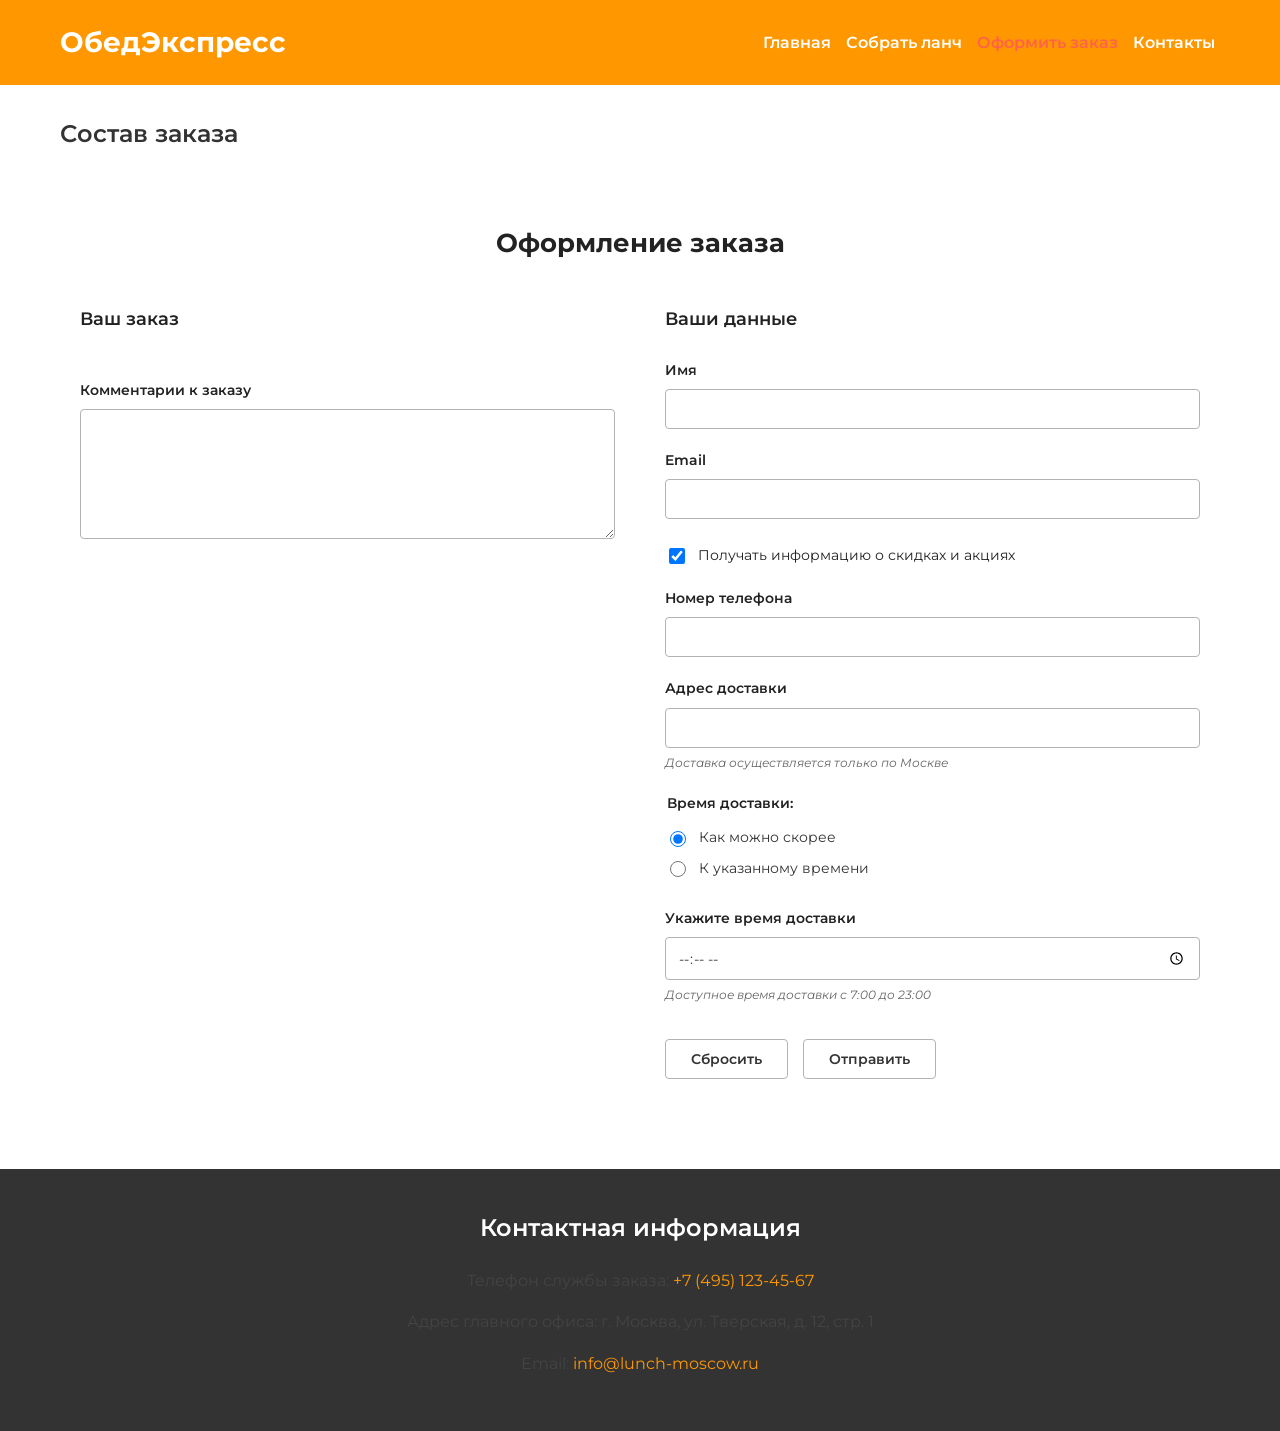
==== checkout.html @ 55c2eb0c "lab8" ====
<!DOCTYPE html>
<html lang="ru">
<head>
    <meta charset="UTF-8">
    <meta name="viewport" content="width=device-width, initial-scale=1.0">
    <title>Оформить заказ | ОбедЭкспресс</title>
    <link rel="preconnect" href="https://fonts.googleapis.com">
    <link rel="preconnect" href="https://fonts.gstatic.com" crossorigin>
    <link href="https://fonts.googleapis.com/css2?family=Montserrat:wght@400;600;700&display=swap" rel="stylesheet">
    <link rel="stylesheet" href="style.css">
    <link rel="stylesheet" href="lunch.css">
</head>
<body>
<div class="wrapper">
    <header>
        <div class="header-container">
            <h1>ОбедЭкспресс</h1>
            <nav class="nav-menu">
                <a href="index.html" class="nav-link">Главная</a>
                <a href="lunch.html" class="nav-link">Собрать ланч</a>
                <a href="checkout.html" class="nav-link active">Оформить заказ</a>
                <a href="#contacts" class="nav-link">Контакты</a>
            </nav>
        </div>
    </header>

    <main>
        <!-- ===== РАЗДЕЛ «СОСТАВ ЗАКАЗА» ===== -->
        <section>
            <h2>Состав заказа</h2>
            <div class="dishes-grid" id="order-dishes"></div>
            <p id="order-empty" style="display:none;">
                Ничего не выбрано. Чтобы добавить блюда в заказ, перейдите на страницу
                <a href="lunch.html">Собрать ланч</a>.
            </p>
        </section>

        <!-- ===== РАЗДЕЛ «ОФОРМЛЕНИЕ ЗАКАЗА» ===== -->
        <section class="order-section">
            <h2 class="order-main-title">Оформление заказа</h2>
            <form id="checkout-form" class="order-form">
                <div class="form-column">
                    <h3>Ваш заказ</h3>
                    <div class="order-summary" id="order-summary"></div>

                    <div class="form-group">
                        <label for="order-comment">Комментарии к заказу</label>
                        <textarea id="order-comment" name="comment" rows="6"></textarea>
                    </div>
                </div>

                <div class="form-column">
                    <h3>Ваши данные</h3>

                    <div class="form-group">
                        <label for="user-name">Имя</label>
                        <input type="text" id="user-name" name="username" required>
                    </div>

                    <div class="form-group">
                        <label for="user-email">Email</label>
                        <input type="email" id="user-email" name="email" required>
                    </div>

                    <div class="form-group checkbox-group">
                        <input type="checkbox" id="subscribe" name="subscribe" checked>
                        <label for="subscribe">Получать информацию о скидках и акциях</label>
                    </div>

                    <div class="form-group">
                        <label for="user-phone">Номер телефона</label>
                        <input type="tel" id="user-phone" name="phone" required>
                    </div>

                    <div class="form-group">
                        <label for="user-address">Адрес доставки</label>
                        <input type="text" id="user-address" name="address" required>
                        <span class="form-hint">Доставка осуществляется только по Москве</span>
                    </div>

                    <fieldset class="delivery-time-fieldset">
                        <legend>Время доставки:</legend>
                        <div class="radio-group">
                            <input type="radio" id="time-asap" name="delivery_type" value="asap" required checked>
                            <label for="time-asap">Как можно скорее</label>
                        </div>
                        <div class="radio-group">
                            <input type="radio" id="time-schedule" name="delivery_type" value="by_time" required>
                            <label for="time-schedule">К указанному времени</label>
                        </div>
                    </fieldset>

                    <div class="form-group">
                        <label for="delivery-time">Укажите время доставки</label>
                        <input type="time" id="delivery-time" name="delivery_time" min="07:00" max="23:00" step="300">
                        <span class="form-hint">Доступное время доставки с 7:00 до 23:00</span>
                    </div>

                    <div class="form-buttons">
                        <button type="reset" class="btn-reset">Сбросить</button>
                        <button type="submit" class="btn-submit">Отправить</button>
                    </div>
                </div>
            </form>
        </section>
    </main>

    <footer id="contacts">
        <h2>Контактная информация</h2>
        <p>Телефон службы заказа: <a href="tel:+74951234567">+7 (495) 123-45-67</a></p>
        <p>Адрес главного офиса: г. Москва, ул. Тверская, д. 12, стр. 1</p>
        <p>Email: <a href="mailto:info@lunch-moscow.ru">info@lunch-moscow.ru</a></p>
    </footer>
</div>

<script src="dishes.js"></script>
<script src="common.js"></script>
<script src="checkout.js"></script>
</body>
</html>
---- style.css ----
:root { 
    --main-color: #333333; 
    --guidance-color: #ff9800;
    font-size: 62.5%; 
}
/* Обязательное свойство box-sizing для всех элементов */
html, body {
    height: 100%;
    margin: 0;
    padding: 0;
}

html {
    box-sizing: border-box;
}

*,
*::before,
*::after{
    box-sizing: inherit;
}

/* Прижимание футера к низу страницы через flex-контейнер wrapper */
.wrapper {
    display: flex;
    flex-direction: column;
    min-height: 100%;
}

main {
    flex: 1 0 auto;
    max-width: 1200px;
    width: 100%;
    margin: 0 auto;
    padding: 30px 20px;
}

footer {
    flex-shrink: 0;
}

/* Оформление всей страницы и основного текста */
body {
    font-family: 'Montserrat', sans-serif;
    font-size: 1.6rem;
    font-weight: 400;
    color: var(--main-color);
    line-height: 1.6;
}

/* Стили для блоков: header, nav, footer */
header {
    background-color: var(--guidance-color);
    padding: 2rem 0;
    width: 100%;
}

.header-container {
    max-width: 1200px;
    margin: 0 auto;
    padding: 0 2rem; 
    display: flex;
    justify-content: space-between;
    align-items: center;
}   

/* Стилизация обновленного меню навигации (Flexbox) */
.nav-menu {
    display: flex;
    gap: 1.5rem;
    flex-wrap: wrap;
    padding: 0.5rem;
    margin: 0;
}

.nav-link {
    text-decoration: none;
    font-family: 'Montserrat', sans-serif;
    font-size: 1.6rem;
    font-weight: 600;
    color: #ffffff;
    transition: color 0.3s ease;
}

.nav-link:hover {
    color: var(--main-color);
}

/* Выделение активной страницы */
.nav-link.active {
    color: tomato;
}

section {
    margin-bottom: 5rem;
}

/* Стили для заголовков */
h1 {
    font-size: 2.8rem;
    font-weight: 700;
    color: #ffffff;
    margin: 0;
}

h2 {
    font-size: 2.4rem;
    font-weight: 600;
    color: var(--main-color);
    margin-top: 0;
    margin-bottom: 2rem;
}

p {
    font-size: 1.6rem;
    color: #444444;
    margin-bottom: 1.5rem;
}

/* Стили для изображений с центрированием */
.about-img {
    display: block;    
    width: 100%;
    max-width: 600px;
    height: auto;
    margin: 20px auto;   
    border-radius: 8px;
}

/* Стили для списков */
ul {
    padding-left: 20px;
    margin-bottom: 20px;
}

li {
    font-size: 16px;
    margin-bottom: 10px;
}

/* Стили для таблиц */
.menu-table {
    width: 100%;
    border-collapse: collapse; 
    margin-top: 20px;
}

.menu-table th, 
.menu-table td {
    border: 1px solid #cccccc; 
    padding: 12px 15px; 
    text-align: left; 
    font-size: 15px;
}

.menu-table th {
    background-color: #f5f5f5;
    font-weight: 600;
}

/* Стили для футера (строго черный фон и белый текст) */
footer {
    background-color: var(--main-color);
    color: white;
    padding: 40px 20px;
    text-align: center;
}

footer h2 {
    color: white;
}

footer a {
    text-decoration: none;
    font-family: 'Montserrat', sans-serif;
    font-size: 16px;
    color: var(--guidance-color);
    transition: color 0.3s ease;
}

footer a:hover {
    color: #ffffff;
}

/* АДАПТИВНОСТЬ: ГЛАВНАЯ СТРАНИЦА */

@media (max-width: 800px) {
    .about-img {
        max-width: 500px;
    }
    .nav-menu {
        justify-content: space-between;
        width: 100%;
        max-width: 400px;
    }
    .menu-table th, 
    .menu-table td {
        font-size: 13px; /* Уменьшили шрифт на 2px */
    }
}

@media (max-width: 600px) {
    .header-container {
        flex-direction: column;
        gap: 15px;
    }
    h1 {
        text-align: center;
    }
    .nav-menu {
        flex-direction: column;
        align-items: center;
        width: auto;
    }
    .nav-link {
        font-size: 20px; /* Увеличили шрифт на 4px (16 + 4) */
    }
    .about-img {
        max-width: 100%;
    }
    .menu-table th, 
    .menu-table td {
        font-size: 11px; /* Уменьшили шрифт еще на 2px */
        padding: 8px 10px;
    }
}

@media (max-width: 400px) {
    /* Чтобы таблица не ломала экран, добавляем ей внутреннюю прокрутку на критически малых дисплеях */
    .menu-table {
        display: block;
        overflow-x: auto;
        white-space: nowrap;
    }
}
---- lunch.css ----
/* Блок со всеми блюдами - CSS Grid */
.dishes-grid {
    display: grid;
    grid-template-columns: repeat(3, 1fr);
    gap: 10px;
    margin-top: 20px;
}

/* Карточка каждого блюда - Flexbox */
.dish-card {
    display: flex;
    flex-direction: column;
    background-color: #ffffff;
    padding: 30px 40px;
    border-radius: 35px;
    cursor: pointer;
    border: 2px solid transparent; /* Заготовка под ховер-рамку */
    filter: drop-shadow(17px 19px 24px rgba(0, 0, 0, 0.13));
    transition: border-color 0.3s ease, background-color 0.3s ease;
}

/* Эффект hover для карточки */
.dish-card:hover {
    border-color: tomato;
}

/* Выделение выбранной карточки (активное состояние из JS) */
.dish-card.selected {
    border-color: tomato;
}

/* Контекстное изменение кнопки внутри карточки при наведении на саму карточку */
.dish-card:hover .dish-btn {
    background-color: #ff9800;
    color: #ffffff;
}

/* Изображение внутри карточки (исправлено) */
.dish-card img {
    width: 100%;
    height: 250px; /* Жестко ограничили высоту, чтобы картинка не взрывала карточку */
    border-radius: 35px;
    object-fit: cover;
    margin-bottom: 15px;
}

/* Цена */
.dish-price {
    font-size: 20px;
    font-weight: 700;
    margin: 5px 0;
    color: #222222;
}

/* Название блюда */
.dish-title {
    font-size: 18px;
    font-weight: 600;
    margin: 5px 0 10px 0;
    line-height: 1.4;
}

/* Вес/объем */
.dish-weight {
    font-size: 14px;
    color: #888888;
    margin: 0 0 15px 0;
    /* Выталкивает кнопку вниз, выравнивая все элементы строки по одной нижней линии */
    margin-top: auto; 
}

/* Кнопка «Добавить» */
.dish-btn {
    background-color: #f1eee9;
    color: #333333;
    font-family: 'Montserrat', sans-serif;
    font-size: 15px;
    font-weight: 600;
    border: none;
    padding: 10px 30px;
    border-radius: 10px;
    cursor: pointer;
    width: 100%;
    transition: background-color 0.3s ease, color 0.3s ease;
}

/* АДАПТИВНОСТЬ: СТРАНИЦА «СОБРАТЬ ЛАНЧ» */

@media (max-width: 800px) {
    .dishes-grid {
        grid-template-columns: repeat(2, 1fr);
    }
    .dish-card img {
        height: 200px; /* На планшетах делаем картинку чуть ниже */
    }
}

@media (max-width: 600px) {
    section h2 {
        text-align: center;
    }
    .dishes-grid {
        grid-template-columns: 1fr;
        gap: 20px;
    }
    .dish-card {
        padding: 20px 25px; /* Слегка уменьшаем внутренние поля на мобильных */
    }
    .dish-card img {
        height: 220px; /* Оптимальная высота картинки для телефона */
    }
}

/* ==========================================================================
   СТИЛИ ДЛЯ ФОРМЫ ЗАКАЗА
   ========================================================================== */

/* Общая секция формы */
.order-section {
    max-width: 1200px;
    width: 100%;
    margin: 0 auto 60px auto;
    padding: 0 20px;
}

/* Общий заголовок «Сделать заказ» */
.order-main-title {
    font-size: 26px;
    font-weight: 700;
    text-align: center;
    color: #222222;
    margin-bottom: 40px;
}

/* Двухколоночный контейнер формы */
.order-form {
    display: flex;
    justify-content: space-between;
    gap: 50px;
    align-items: flex-start;
}

/* Стили для каждой колонки (Ваш заказ / Ваши данные) */
.form-column {
    flex: 1;
    display: flex;
    flex-direction: column;
}

.form-column h3 {
    font-size: 18px;
    font-weight: 600;
    color: #222222;
    margin-top: 0;
    margin-bottom: 25px;
}

/* Строка формы (Группа: Label + Input) */
.form-group {
    display: flex;
    flex-direction: column;
    margin-bottom: 20px;
    width: 100%;
}

.form-group label {
    font-size: 14px;
    font-weight: 600;
    color: #222222;
    margin-bottom: 8px;
}

/* Общие стили для текстовых полей и селектов */
.form-group input[type="text"],
.form-group input[type="email"],
.form-group input[type="tel"],
.form-group input[type="time"],
.form-group select,
.form-group textarea {
    width: 100%;
    padding: 10px 12px;
    font-family: 'Montserrat', sans-serif;
    font-size: 14px;
    color: #333333;
    border: 1px solid #b3b3b3;
    border-radius: 4px;
    background-color: #ffffff;
    outline: none;
    box-sizing: border-box;
}

/* Стили при фокусе на поля ввода */
.form-group input:focus,
.form-group select:focus,
.form-group textarea:focus {
    border-color: #ff9800;
}

/* Фикс размеров для многострочного поля комментария */
.form-group textarea {
    resize: vertical;
    min-height: 120px;
}

/* Стилизация строки с Чекбоксом */
.checkbox-group {
    flex-direction: row;
    align-items: center;
    gap: 10px;
    margin-top: 5px;
    margin-bottom: 20px;
}

.checkbox-group input[type="checkbox"] {
    width: 16px;
    height: 16px;
    cursor: pointer;
}

.checkbox-group label {
    margin-bottom: 0;
    font-weight: 400;
    font-size: 14px;
    cursor: pointer;
}

/* Подписи-подсказки под инпутами (мелкий курсивный текст) */
.form-hint {
    font-size: 12px;
    color: #666666;
    font-style: italic;
    margin-top: 5px;
}

/* Оформление группы радио-кнопок (Fieldset) */
.delivery-time-fieldset {
    border: none;
    padding: 0;
    margin: 0 0 20px 0;
}

.delivery-time-fieldset legend {
    font-size: 14px;
    font-weight: 600;
    color: #222222;
    margin-bottom: 12px;
}

.radio-group {
    display: flex;
    align-items: center;
    gap: 10px;
    margin-bottom: 8px;
}

.radio-group input[type="radio"] {
    width: 16px;
    height: 16px;
    cursor: pointer;
}

.radio-group label {
    font-size: 14px;
    font-weight: 400;
    color: #333333;
    cursor: pointer;
}

/* Блок с кнопками Отправить / Сбросить */
.form-buttons {
    display: flex;
    gap: 15px;
    margin-top: 15px;
}

.form-buttons button {
    padding: 10px 25px;
    font-family: 'Montserrat', sans-serif;
    font-size: 14px;
    font-weight: 600;
    border: 1px solid #b3b3b3;
    border-radius: 4px;
    cursor: pointer;
    transition: all 0.3s ease;
}

/* Кнопка «Сбросить» */
.btn-reset {
    background-color: #ffffff;
    color: #333333;
}

.btn-reset:hover {
    background-color: #f5f5f5;
    border-color: #888888;
}

/* Кнопка «Отправить» */
.btn-submit {
    background-color: #ffffff;
    color: #333333;
}

.btn-submit:hover {
    background-color: #ff9800;
    color: #ffffff;
    border-color: #ff9800;
}

/* АДАПТИВНОСТЬ ДЛЯ ФОРМЫ (Планшеты и телефоны) */
@media (max-width: 800px) {
    .order-form {
        gap: 30px;
    }
}

@media (max-width: 600px) {
    .order-form {
        flex-direction: column; /* Перестраиваем форму в одну вертикальную ленту */
        gap: 40px;
    }
    .form-buttons {
        justify-content: center; /* Центрируем кнопки на смартфонах */
    }
}
/* ==========================================================================
   ФИЛЬТРЫ ДЛЯ КАТЕГОРИЙ
   ========================================================================== */

.active-filters {
    display: flex;
    flex-wrap: wrap;
    gap: 10px;
    margin-bottom: 20px;
}

.filter-btn {
    background-color: #f1eee9;
    color: #333333;
    font-family: 'Montserrat', sans-serif;
    font-size: 14px;
    font-weight: 600;
    border: 1px solid #dddddd;
    padding: 8px 18px;
    border-radius: 20px;
    cursor: pointer;
    transition: background-color 0.3s ease, color 0.3s ease, border-color 0.3s ease;
}

.filter-btn:hover {
    background-color: #ff9800;
    color: #ffffff;
    border-color: #ff9800;
}

.filter-btn.active {
    background-color: #ff9800;
    color: #ffffff;
    border-color: #ff9800;
}
/* ==========================================================================
   БЛОК С ВАРИАНТАМИ ЛАНЧА
   ========================================================================== */

.lunch-variants-grid {
    display: grid;
    grid-template-columns: repeat(3, 1fr);
    gap: 20px;
    margin-top: 20px;
}

.lunch-variant {
    display: flex;
    flex-wrap: wrap;
    gap: 10px;
    background-color: #ffffff;
    padding: 20px;
    border-radius: 20px;
    box-shadow: 0 10px 25px rgba(0, 0, 0, 0.08);
    align-items: flex-start;
}

.lunch-dish {
    display: flex;
    flex-direction: column;
    align-items: center;
    width: calc(50% - 5px);
}

.lunch-dish img {
    width: 100%;
    height: 100px;
    object-fit: cover;
    border-radius: 12px;
    transition: transform 0.3s ease;
}

.lunch-dish img:hover {
    transform: translateY(-6px) scale(1.05);
}

.lunch-dish-title {
    font-size: 14px;
    font-weight: 600;
    color: #222222;
    margin: 8px 0 0 0;
    text-align: center;
}

.lunch-dessert-note {
    width: 100%;
    font-size: 12px;
    color: #666666;
    font-style: italic;
    text-align: center;
    margin: 10px 0 0 0;
}

.dessert-info-block {
    margin-top: 25px;
    padding: 18px 20px;
    background-color: #f1eee9;
    border-radius: 15px;
    text-align: center;
}

.dessert-info-block p {
    margin: 0;
    font-size: 14px;
    color: #333333;
}

.dessert-info-block p + p {
    margin-top: 6px;
    font-size: 12px;
    color: #666666;
}

/* ==========================================================================
   УВЕДОМЛЕНИЯ
   ========================================================================== */

.notification-overlay {
    position: fixed;
    top: 50%;
    left: 50%;
    transform: translate(-50%, -50%);
    z-index: 1000;
    width: 400px;
    max-width: 90%;
    background-color: #ffffff;
    border: 2px solid #ff9800;
    border-radius: 20px;
    padding: 30px 40px;
    box-shadow: 0 20px 50px rgba(0, 0, 0, 0.3);
    text-align: center;
}

.notification-text {
    font-size: 18px;
    font-weight: 600;
    color: #333333;
    margin: 0 0 20px 0;
}

.notification-btn {
    padding: 10px 30px;
    font-family: 'Montserrat', sans-serif;
    font-size: 15px;
    font-weight: 600;
    color: #333333;
    background-color: #f1eee9;
    border: 1px solid #dddddd;
    border-radius: 10px;
    cursor: pointer;
    transition: background-color 0.3s ease, color 0.3s ease, border-color 0.3s ease;
}

.notification-btn:hover {
    background-color: #ff9800;
    color: #ffffff;
    border-color: #ff9800;
}
/* ==========================================================================
   STICKY-ПАНЕЛЬ «ПЕРЕЙТИ К ОФОРМЛЕНИЮ»
   ========================================================================== */
.order-panel {
    position: sticky;
    bottom: 20px;
    margin: 40px auto 20px auto;
    max-width: 800px;
    background-color: #ffffff;
    border-radius: 20px;
    box-shadow: 0 10px 30px rgba(0, 0, 0, 0.15);
    padding: 20px 30px;
    z-index: 100;
    display: flex;
    justify-content: space-between;
    align-items: center;
    gap: 20px;
}

.order-panel.hidden { display: none; }

.order-panel-total {
    font-size: 16px;
    font-weight: 600;
    color: #222222;
}

.order-panel-total strong {
    font-size: 20px;
    color: #ff9800;
}

.order-panel-link {
    background-color: #ff9800;
    color: #ffffff;
    padding: 12px 28px;
    border-radius: 10px;
    text-decoration: none;
    font-weight: 600;
    font-size: 15px;
    transition: background-color 0.3s ease, opacity 0.3s ease;
    white-space: nowrap;
}

.order-panel-link:hover { background-color: #e68a00; }

.order-panel-link.disabled {
    pointer-events: none;
    opacity: 0.5;
    cursor: default;
}

@media (max-width: 600px) {
    .order-panel {
        flex-direction: column;
        text-align: center;
        padding: 15px 20px;
    }
    .order-panel-link { width: 100%; text-align: center; }
}

/* ==========================================================================
   БЛОК «СОСТАВ ЗАКАЗА» (для checkout.html)
   ========================================================================== */
.order-summary { margin-bottom: 20px; }

.order-summary .order-category {
    font-weight: 600;
    font-size: 14px;
    color: #222222;
    margin: 12px 0 4px 0;
}

.order-summary .order-dish {
    font-size: 14px;
    color: #333333;
    margin: 0;
}

.order-summary .order-empty {
    font-size: 14px;
    color: #999999;
    font-style: italic;
    margin: 0;
}

.order-summary .order-total {
    font-weight: 700;
    font-size: 18px;
    color: #ff9800;
    margin-top: 15px;
    padding-top: 15px;
    border-top: 1px solid #eeeeee;
}

.order-summary .order-nothing {
    color: #999999;
    font-style: italic;
}

/* ==========================================================================
   СТИЛИ ДЛЯ БЛОКА «СОСТАВ ЗАКАЗА» НА CHECKOUT
   ========================================================================== */
#order-empty {
    text-align: center;
    padding: 40px 20px;
    font-size: 16px;
    color: #666666;
}

#order-empty a {
    color: #ff9800;
    font-weight: 600;
    text-decoration: none;
}

#order-empty a:hover { text-decoration: underline; }

/* Адаптивность для блока вариантов */
@media (max-width: 800px) {
    .lunch-variants-grid {
        grid-template-columns: repeat(2, 1fr);
    }
}

@media (max-width: 600px) {
    .lunch-variants-grid {
        grid-template-columns: 1fr;
    }
}
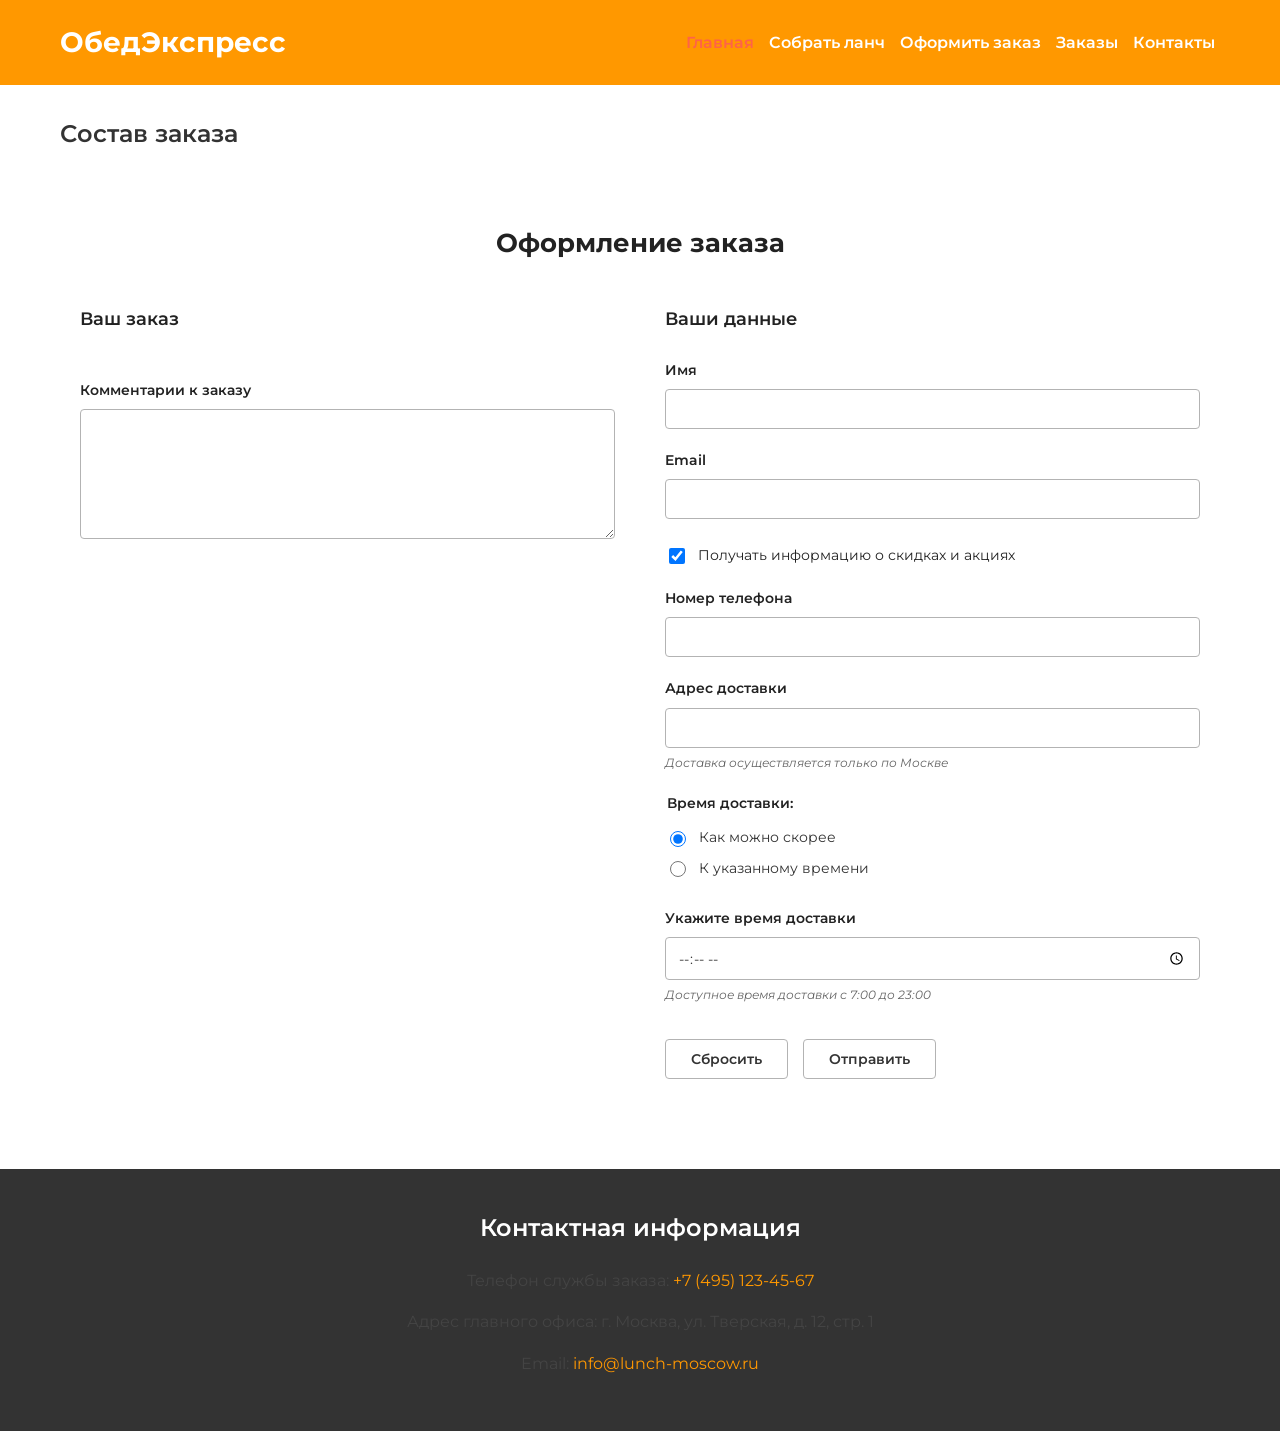
==== commit e8b21f56: "lab9" ====
--- a/checkout.html
+++ b/checkout.html
@@ -16,9 +16,10 @@
         <div class="header-container">
             <h1>ОбедЭкспресс</h1>
             <nav class="nav-menu">
-                <a href="index.html" class="nav-link">Главная</a>
+                <a href="index.html" class="nav-link active">Главная</a>
                 <a href="lunch.html" class="nav-link">Собрать ланч</a>
-                <a href="checkout.html" class="nav-link active">Оформить заказ</a>
+                <a href="checkout.html" class="nav-link">Оформить заказ</a>
+                <a href="orders.html" class="nav-link">Заказы</a>
                 <a href="#contacts" class="nav-link">Контакты</a>
             </nav>
         </div>
--- a/lunch.css
+++ b/lunch.css
@@ -599,6 +599,220 @@
 
 #order-empty a:hover { text-decoration: underline; }
 
+/* ==========================================================================
+   СТРАНИЦА ЗАКАЗОВ
+   ========================================================================== */
+.orders-list {
+    display: flex;
+    flex-direction: column;
+    gap: 20px;
+}
+
+.order-item {
+    background: #ffffff;
+    border-radius: 20px;
+    box-shadow: 0 10px 25px rgba(0, 0, 0, 0.08);
+    padding: 20px 25px;
+    display: flex;
+    flex-wrap: wrap;
+    justify-content: space-between;
+    align-items: flex-start;
+    gap: 15px;
+}
+
+.order-item-info {
+    flex: 1 1 400px;
+}
+
+.order-item-number {
+    font-weight: 700;
+    font-size: 18px;
+    color: #ff9800;
+    margin-right: 10px;
+}
+
+.order-item-date {
+    font-size: 14px;
+    color: #666666;
+}
+
+.order-item-dishes {
+    margin: 8px 0;
+    font-size: 14px;
+    color: #333333;
+}
+
+.order-item-total {
+    font-weight: 600;
+    font-size: 16px;
+    color: #222222;
+}
+
+.order-item-delivery {
+    font-size: 14px;
+    color: #444444;
+    margin-top: 4px;
+}
+
+.order-item-actions {
+    display: flex;
+    gap: 10px;
+    align-items: center;
+    flex-wrap: wrap;
+}
+
+.order-action-btn {
+    padding: 8px 18px;
+    font-family: 'Montserrat', sans-serif;
+    font-size: 13px;
+    font-weight: 600;
+    border-radius: 8px;
+    border: 1px solid #dddddd;
+    background: #f1eee9;
+    color: #333333;
+    cursor: pointer;
+    transition: all 0.3s ease;
+}
+
+.order-action-btn:hover {
+    background: #ff9800;
+    color: #ffffff;
+    border-color: #ff9800;
+}
+
+/* Модальное окно */
+.modal-overlay {
+    position: fixed;
+    inset: 0;
+    background: rgba(0, 0, 0, 0.5);
+    display: flex;
+    align-items: center;
+    justify-content: center;
+    z-index: 1000;
+    padding: 20px;
+}
+
+.modal-content {
+    background: #ffffff;
+    border-radius: 20px;
+    max-width: 600px;
+    width: 100%;
+    max-height: 90vh;
+    overflow-y: auto;
+    padding: 30px;
+    position: relative;
+    box-shadow: 0 20px 60px rgba(0, 0, 0, 0.3);
+}
+
+.modal-close {
+    position: absolute;
+    top: 15px;
+    right: 20px;
+    font-size: 28px;
+    line-height: 1;
+    background: none;
+    border: none;
+    cursor: pointer;
+    color: #999999;
+    padding: 0;
+    transition: color 0.3s;
+}
+
+.modal-close:hover {
+    color: #333333;
+}
+
+.modal-title {
+    font-size: 20px;
+    font-weight: 700;
+    color: #222222;
+    margin: 0 0 20px 0;
+    padding-right: 30px;
+}
+
+.modal-field {
+    margin-bottom: 12px;
+    font-size: 14px;
+    color: #333333;
+}
+
+.modal-field strong {
+    color: #222222;
+}
+
+.modal-buttons {
+    display: flex;
+    gap: 15px;
+    margin-top: 25px;
+    justify-content: flex-end;
+    flex-wrap: wrap;
+}
+
+.modal-buttons button {
+    padding: 10px 25px;
+    font-family: 'Montserrat', sans-serif;
+    font-size: 14px;
+    font-weight: 600;
+    border-radius: 8px;
+    cursor: pointer;
+    border: 1px solid #dddddd;
+    transition: all 0.3s;
+}
+
+.modal-btn-primary {
+    background: #ff9800;
+    color: #ffffff;
+    border-color: #ff9800;
+}
+
+.modal-btn-primary:hover {
+    background: #e68a00;
+}
+
+.modal-btn-secondary {
+    background: #ffffff;
+    color: #333333;
+}
+
+.modal-btn-secondary:hover {
+    background: #f5f5f5;
+}
+
+.modal-form-group {
+    display: flex;
+    flex-direction: column;
+    margin-bottom: 15px;
+}
+
+.modal-form-group label {
+    font-size: 13px;
+    font-weight: 600;
+    color: #222222;
+    margin-bottom: 5px;
+}
+
+.modal-form-group input,
+.modal-form-group select,
+.modal-form-group textarea {
+    padding: 8px 10px;
+    font-family: 'Montserrat', sans-serif;
+    font-size: 14px;
+    border: 1px solid #b3b3b3;
+    border-radius: 4px;
+    outline: none;
+}
+
+.modal-form-group input:focus,
+.modal-form-group select:focus,
+.modal-form-group textarea:focus {
+    border-color: #ff9800;
+}
+
+.modal-form-group textarea {
+    resize: vertical;
+    min-height: 70px;
+}
+
 /* Адаптивность для блока вариантов */
 @media (max-width: 800px) {
     .lunch-variants-grid {
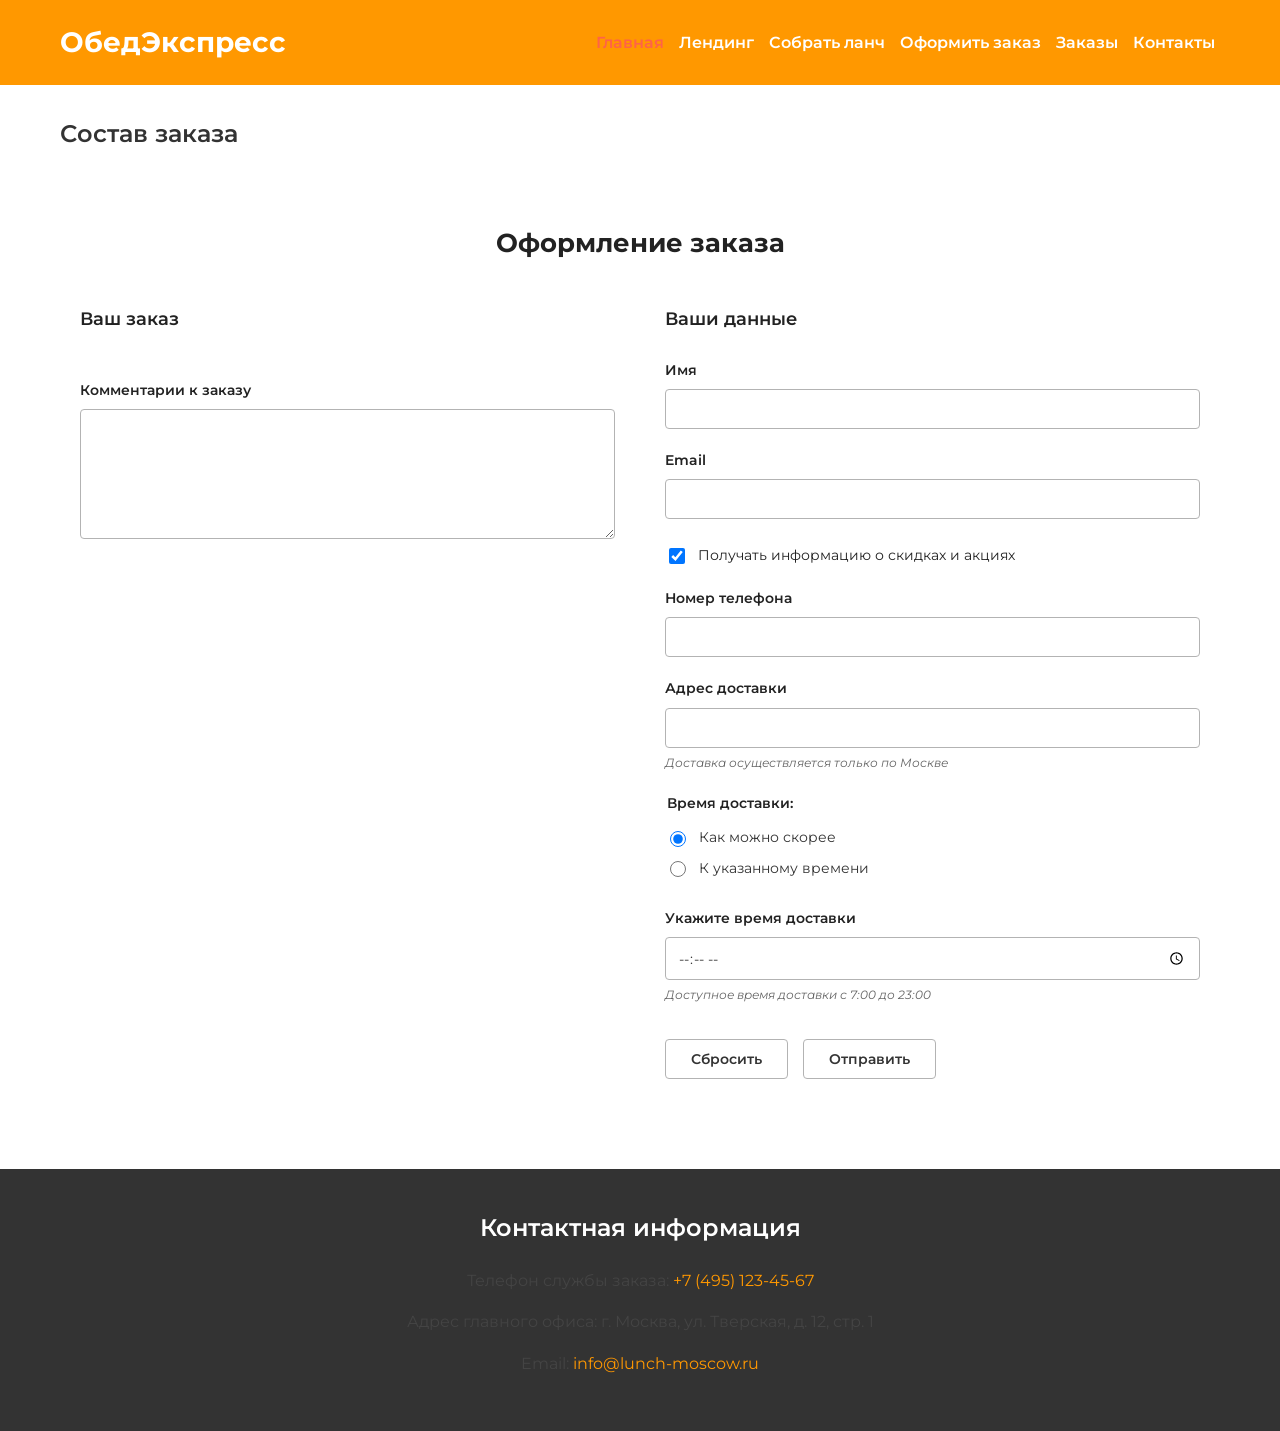
==== commit 578fa1ef: "lab10" ====
--- a/checkout.html
+++ b/checkout.html
@@ -17,6 +17,7 @@
             <h1>ОбедЭкспресс</h1>
             <nav class="nav-menu">
                 <a href="index.html" class="nav-link active">Главная</a>
+                <a href="landing.html" class="nav-link">Лендинг</a>
                 <a href="lunch.html" class="nav-link">Собрать ланч</a>
                 <a href="checkout.html" class="nav-link">Оформить заказ</a>
                 <a href="orders.html" class="nav-link">Заказы</a>
